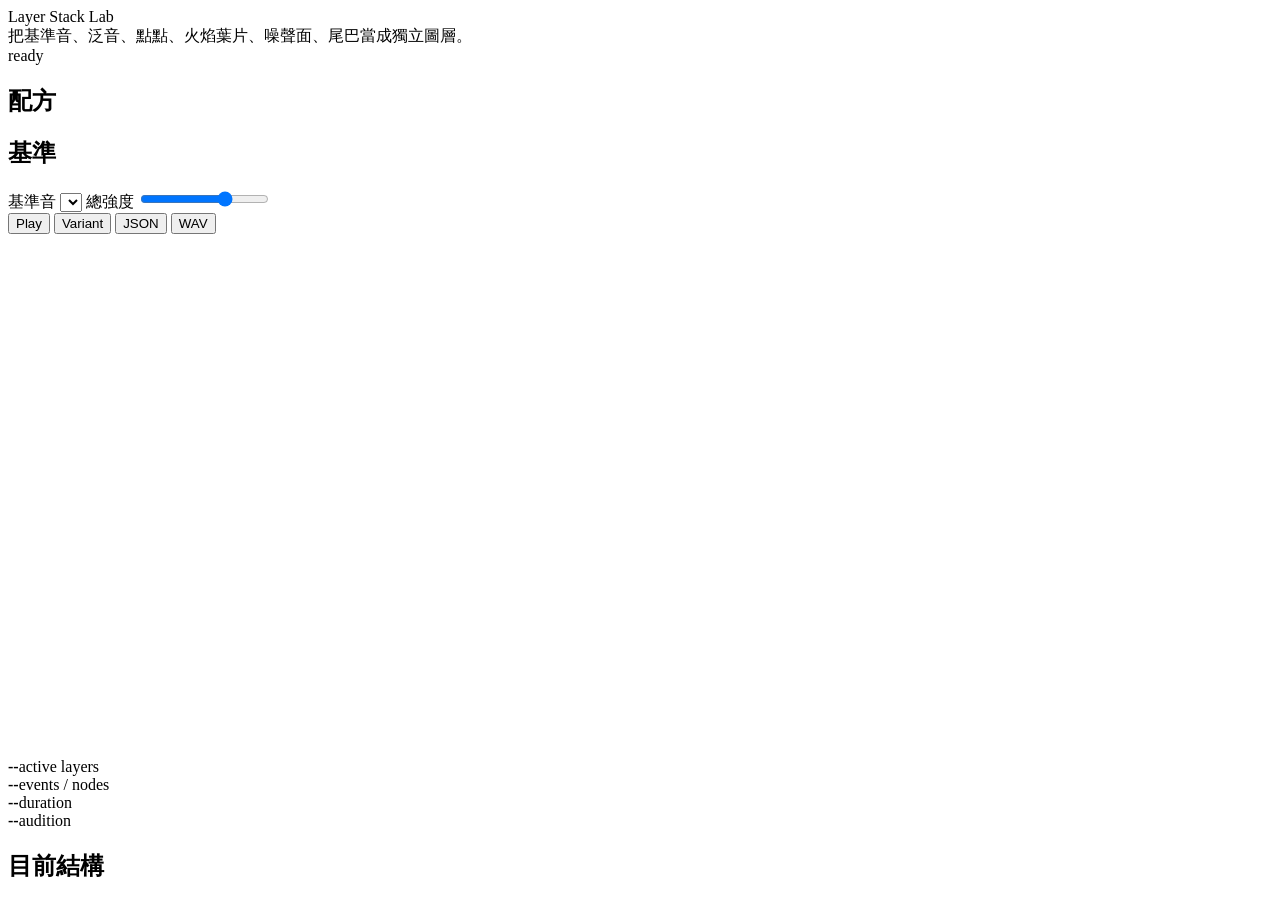
==== lab/layer-stack-lab.html @ 69637a5a "Add Layer Stack Lab page" ====
<!doctype html>
<html lang="zh-Hant">
<head>
<meta charset="utf-8" />
<meta name="viewport" content="width=device-width,initial-scale=1" />
<title>Layer Stack Lab</title>
<link rel="stylesheet" href="./layer-stack-lab.css" />
</head>
<body>
<main class="app">
  <header class="topbar">
    <div>
      <div class="brand">Layer Stack Lab</div>
      <div class="subtitle">把基準音、泛音、點點、火焰葉片、噪聲面、尾巴當成獨立圖層。</div>
    </div>
    <div id="status" class="status">ready</div>
  </header>

  <section class="workspace">
    <aside class="panel recipes">
      <h2>配方</h2>
      <div id="recipes" class="recipe-grid"></div>

      <div class="divider"></div>
      <h2>基準</h2>
      <label class="field">
        <span>基準音</span>
        <select id="rootNote"></select>
      </label>
      <label class="field">
        <span>總強度</span>
        <input id="masterGain" type="range" min="20" max="120" value="88" />
      </label>

      <div class="transport">
        <button id="play" class="primary">Play</button>
        <button id="randomize">Variant</button>
        <button id="json">JSON</button>
        <button id="wav">WAV</button>
      </div>
    </aside>

    <section class="stage">
      <canvas id="timeline" width="980" height="520" aria-label="Layer timeline"></canvas>
      <div class="summary">
        <div><b id="sumLayers">--</b><span>active layers</span></div>
        <div><b id="sumEvents">--</b><span>events / nodes</span></div>
        <div><b id="sumDuration">--</b><span>duration</span></div>
        <div><b id="sumSolo">--</b><span>audition</span></div>
      </div>
      <section id="layerList" class="layer-list"></section>
    </section>

    <aside class="panel inspector">
      <h2>目前結構</h2>
      <pre id="profile"></pre>
    </aside>
  </section>
</main>

<script src="../src/layer-stack/model.js"></script>
<script src="../src/layer-stack/audio.js"></script>
<script src="../src/layer-stack/visualizer.js"></script>
<script src="../src/layer-stack/app.js"></script>
</body>
</html>
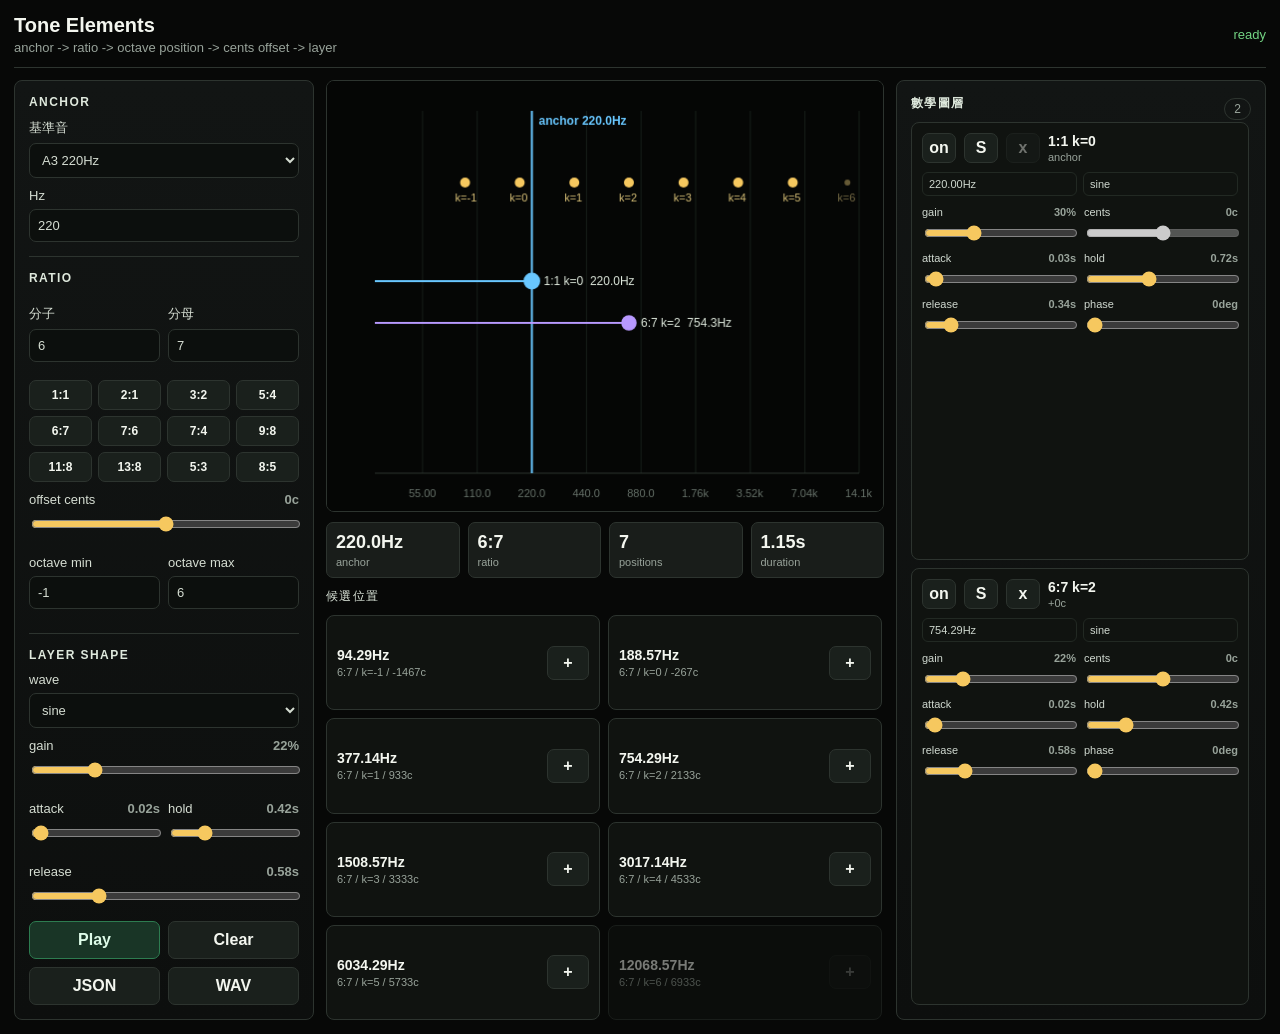
==== commit 04fd4762: "Build ratio position sound lab" ====
--- a/lab/layer-stack-lab.html
+++ b/lab/layer-stack-lab.html
@@ -3,64 +3,124 @@
 <head>
 <meta charset="utf-8" />
 <meta name="viewport" content="width=device-width,initial-scale=1" />
-<title>Layer Stack Lab</title>
+<title>Tone Elements - Ratio Position Lab</title>
 <link rel="stylesheet" href="./layer-stack-lab.css" />
 </head>
 <body>
 <main class="app">
   <header class="topbar">
     <div>
-      <div class="brand">Layer Stack Lab</div>
-      <div class="subtitle">把基準音、泛音、點點、火焰葉片、噪聲面、尾巴當成獨立圖層。</div>
+      <div class="brand">Tone Elements</div>
+      <div class="subtitle">anchor -> ratio -> octave position -> cents offset -> layer</div>
     </div>
     <div id="status" class="status">ready</div>
   </header>
 
   <section class="workspace">
-    <aside class="panel recipes">
-      <h2>配方</h2>
-      <div id="recipes" class="recipe-grid"></div>
+    <aside class="panel builder">
+      <h2>Anchor</h2>
+      <label class="field">
+        <span>基準音</span>
+        <select id="anchorPreset"></select>
+      </label>
+      <label class="field">
+        <span>Hz</span>
+        <input id="anchorHz" type="number" min="20" max="2000" step="0.01" value="220" />
+      </label>
 
       <div class="divider"></div>
-      <h2>基準</h2>
+      <h2>Ratio</h2>
+      <div class="field-grid">
+        <label class="field">
+          <span>分子</span>
+          <input id="numerator" type="number" min="1" max="64" step="1" value="6" />
+        </label>
+        <label class="field">
+          <span>分母</span>
+          <input id="denominator" type="number" min="1" max="64" step="1" value="7" />
+        </label>
+      </div>
+      <div id="ratioPresets" class="preset-grid"></div>
       <label class="field">
-        <span>基準音</span>
-        <select id="rootNote"></select>
+        <span>offset cents <b id="offsetReadout">0c</b></span>
+        <input id="offsetCents" type="range" min="-100" max="100" step="1" value="0" />
+      </label>
+      <div class="field-grid">
+        <label class="field">
+          <span>octave min</span>
+          <input id="octaveMin" type="number" min="-6" max="10" step="1" value="-1" />
+        </label>
+        <label class="field">
+          <span>octave max</span>
+          <input id="octaveMax" type="number" min="-6" max="10" step="1" value="6" />
+        </label>
+      </div>
+
+      <div class="divider"></div>
+      <h2>Layer Shape</h2>
+      <label class="field">
+        <span>wave</span>
+        <select id="wave">
+          <option value="sine">sine</option>
+          <option value="triangle">triangle</option>
+          <option value="square">square</option>
+          <option value="sawtooth">sawtooth</option>
+        </select>
       </label>
       <label class="field">
-        <span>總強度</span>
-        <input id="masterGain" type="range" min="20" max="120" value="88" />
+        <span>gain <b id="gainReadout">22%</b></span>
+        <input id="gain" type="range" min="0" max="100" value="22" />
+      </label>
+      <div class="field-grid">
+        <label class="field">
+          <span>attack <b id="attackReadout">0.02s</b></span>
+          <input id="attack" type="range" min="1" max="80" value="2" />
+        </label>
+        <label class="field">
+          <span>hold <b id="holdReadout">0.42s</b></span>
+          <input id="hold" type="range" min="1" max="180" value="42" />
+        </label>
+      </div>
+      <label class="field">
+        <span>release <b id="releaseReadout">0.58s</b></span>
+        <input id="release" type="range" min="2" max="240" value="58" />
       </label>
 
       <div class="transport">
         <button id="play" class="primary">Play</button>
-        <button id="randomize">Variant</button>
+        <button id="clear">Clear</button>
         <button id="json">JSON</button>
         <button id="wav">WAV</button>
       </div>
     </aside>
 
     <section class="stage">
-      <canvas id="timeline" width="980" height="520" aria-label="Layer timeline"></canvas>
+      <canvas id="frequencyMap" width="980" height="520" aria-label="Frequency map"></canvas>
       <div class="summary">
-        <div><b id="sumLayers">--</b><span>active layers</span></div>
-        <div><b id="sumEvents">--</b><span>events / nodes</span></div>
+        <div><b id="sumAnchor">--</b><span>anchor</span></div>
+        <div><b id="sumRatio">--</b><span>ratio</span></div>
+        <div><b id="sumCandidates">--</b><span>positions</span></div>
         <div><b id="sumDuration">--</b><span>duration</span></div>
-        <div><b id="sumSolo">--</b><span>audition</span></div>
+      </div>
+      <section class="candidate-panel">
+        <div class="section-title">候選位置</div>
+        <div id="candidateList" class="candidate-list"></div>
+      </section>
+    </section>
+
+    <aside class="panel layers-panel">
+      <div class="panel-title-row">
+        <h2>數學圖層</h2>
+        <span id="layerCount" class="pill">0</span>
       </div>
       <section id="layerList" class="layer-list"></section>
-    </section>
-
-    <aside class="panel inspector">
-      <h2>目前結構</h2>
-      <pre id="profile"></pre>
     </aside>
   </section>
 </main>
 
-<script src="../src/layer-stack/model.js"></script>
-<script src="../src/layer-stack/audio.js"></script>
-<script src="../src/layer-stack/visualizer.js"></script>
-<script src="../src/layer-stack/app.js"></script>
+<script src="../src/ratio-position/model.js"></script>
+<script src="../src/ratio-position/audio.js"></script>
+<script src="../src/ratio-position/visualizer.js"></script>
+<script src="../src/ratio-position/app.js"></script>
 </body>
 </html>
--- a/lab/layer-stack-lab.css
+++ b/lab/layer-stack-lab.css
@@ -0,0 +1,83 @@
+:root{
+  --bg:#070807;
+  --panel:#121514;
+  --panel2:#191d1a;
+  --ink:#f3f6ef;
+  --muted:#98a39a;
+  --line:#2d342f;
+  --cyan:#69c7ff;
+  --gold:#f6c85f;
+  --coral:#ff7b6f;
+  --green:#73d483;
+  --violet:#b899ff;
+}
+*{box-sizing:border-box}
+html,body{margin:0;min-height:100%;background:var(--bg);color:var(--ink);font-family:-apple-system,BlinkMacSystemFont,"Segoe UI",sans-serif}
+button,input,select{font:inherit;color:inherit}
+button{border:1px solid var(--line);background:#1a201c;border-radius:7px;padding:9px 10px;font-weight:780;cursor:pointer}
+button:hover{border-color:#526053}
+button:disabled{opacity:.42;cursor:not-allowed}
+button.primary{background:#193526;border-color:#2d7c50;color:#defce9}
+input,select{width:100%;background:#0c0f0d;border:1px solid var(--line);border-radius:7px;padding:8px}
+input[type=range]{padding:0;accent-color:var(--gold)}
+.app{min-height:100vh;display:grid;grid-template-rows:auto 1fr;gap:12px;padding:14px}
+.topbar{display:flex;align-items:center;justify-content:space-between;gap:12px;border-bottom:1px solid var(--line);padding-bottom:12px}
+.brand{font-size:20px;font-weight:880}
+.subtitle{margin-top:3px;color:var(--muted);font-size:13px}
+.status{color:var(--green);font-size:13px;font-variant-numeric:tabular-nums;white-space:nowrap}
+.workspace{display:grid;grid-template-columns:300px minmax(0,1fr) 370px;gap:12px;min-height:0}
+.panel{border:1px solid var(--line);background:linear-gradient(180deg,var(--panel),#0d0f0e);border-radius:8px;padding:14px;min-width:0}
+h2,.section-title{font-size:12px;margin:0 0 10px;color:#dfe9dd;text-transform:uppercase;letter-spacing:.12em}
+.panel-title-row{display:flex;align-items:center;justify-content:space-between;gap:10px}
+.pill{border:1px solid var(--line);border-radius:999px;padding:3px 9px;color:var(--muted);font-size:12px;font-variant-numeric:tabular-nums}
+.divider{height:1px;background:var(--line);margin:14px 0}
+.field{display:grid;gap:6px;margin:10px 0;color:#d5ddd2;font-size:13px}
+.field span{display:flex;justify-content:space-between;gap:8px}
+.field b{color:var(--muted);font-weight:760;font-variant-numeric:tabular-nums}
+.field-grid{display:grid;grid-template-columns:1fr 1fr;gap:8px}
+.preset-grid{display:grid;grid-template-columns:repeat(4,1fr);gap:6px;margin:8px 0}
+.preset-grid button{padding:7px 6px;font-size:12px;font-variant-numeric:tabular-nums}
+.transport{display:grid;grid-template-columns:1fr 1fr;gap:8px;margin-top:14px}
+.stage{display:grid;grid-template-rows:minmax(280px,48vh) auto minmax(0,1fr);gap:10px;min-width:0;min-height:0}
+canvas{display:block;width:100%;height:100%;border:1px solid var(--line);background:#050605;border-radius:8px}
+.summary{display:grid;grid-template-columns:repeat(4,1fr);gap:8px}
+.summary div{border:1px solid var(--line);background:var(--panel2);border-radius:7px;padding:9px;min-width:0}
+.summary b{display:block;font-size:18px;font-variant-numeric:tabular-nums;white-space:nowrap;overflow:hidden;text-overflow:ellipsis}
+.summary span{display:block;margin-top:3px;color:var(--muted);font-size:11px}
+.candidate-panel{min-height:0;display:grid;grid-template-rows:auto 1fr}
+.candidate-list{display:grid;grid-template-columns:repeat(auto-fit,minmax(190px,1fr));gap:8px;overflow:auto;padding-right:2px}
+.candidate-card{border:1px solid var(--line);background:#101310;border-radius:8px;padding:10px;display:grid;grid-template-columns:minmax(0,1fr) auto;gap:8px;align-items:center}
+.candidate-card.offrange{opacity:.48}
+.candidate-main{min-width:0}
+.candidate-main b{display:block;font-size:14px;font-variant-numeric:tabular-nums;white-space:nowrap;overflow:hidden;text-overflow:ellipsis}
+.candidate-main span{display:block;margin-top:3px;color:var(--muted);font-size:11px;font-variant-numeric:tabular-nums;white-space:nowrap;overflow:hidden;text-overflow:ellipsis}
+.candidate-card button{width:42px;height:34px;padding:0}
+.layers-panel{min-height:0;display:grid;grid-template-rows:auto minmax(0,1fr)}
+.layer-list{display:grid;gap:8px;overflow:auto;padding-right:2px}
+.layer-card{border:1px solid var(--line);background:#101310;border-radius:8px;padding:10px}
+.layer-card.disabled{opacity:.5}
+.layer-head{display:grid;grid-template-columns:auto auto auto minmax(0,1fr);gap:8px;align-items:center}
+.icon-btn{width:34px;height:30px;display:grid;place-items:center;padding:0}
+.solo.active{border-color:var(--gold);color:var(--gold)}
+.layer-title{min-width:0}
+.layer-name{font-size:14px;font-weight:860;white-space:nowrap;overflow:hidden;text-overflow:ellipsis}
+.layer-role{font-size:11px;color:var(--muted);margin-top:2px;white-space:nowrap;overflow:hidden;text-overflow:ellipsis}
+.layer-meta{display:grid;grid-template-columns:1fr 1fr;gap:6px;margin-top:9px;color:#cfd8cf;font-size:11px;font-variant-numeric:tabular-nums}
+.layer-meta span{border:1px solid #222923;border-radius:6px;padding:5px 6px;white-space:nowrap;overflow:hidden;text-overflow:ellipsis}
+.layer-controls{display:grid;grid-template-columns:repeat(2,minmax(0,1fr));gap:8px;margin-top:10px}
+.mini-field{display:grid;gap:4px;min-width:0;margin:0}
+.mini-field span{display:flex;justify-content:space-between;gap:6px;color:#cfd8cf;font-size:11px}
+.mini-field b{color:var(--muted);font-weight:700;font-variant-numeric:tabular-nums}
+@media(max-width:1180px){
+  .workspace{grid-template-columns:1fr}
+  .stage{grid-template-rows:380px auto auto}
+  .layers-panel{min-height:420px}
+}
+@media(max-width:680px){
+  .app{padding:10px}
+  .topbar{align-items:flex-start;flex-direction:column}
+  .summary{grid-template-columns:repeat(2,1fr)}
+  .field-grid,.layer-meta,.layer-controls{grid-template-columns:1fr}
+  .preset-grid{grid-template-columns:repeat(2,1fr)}
+  .candidate-list{grid-template-columns:1fr}
+}
